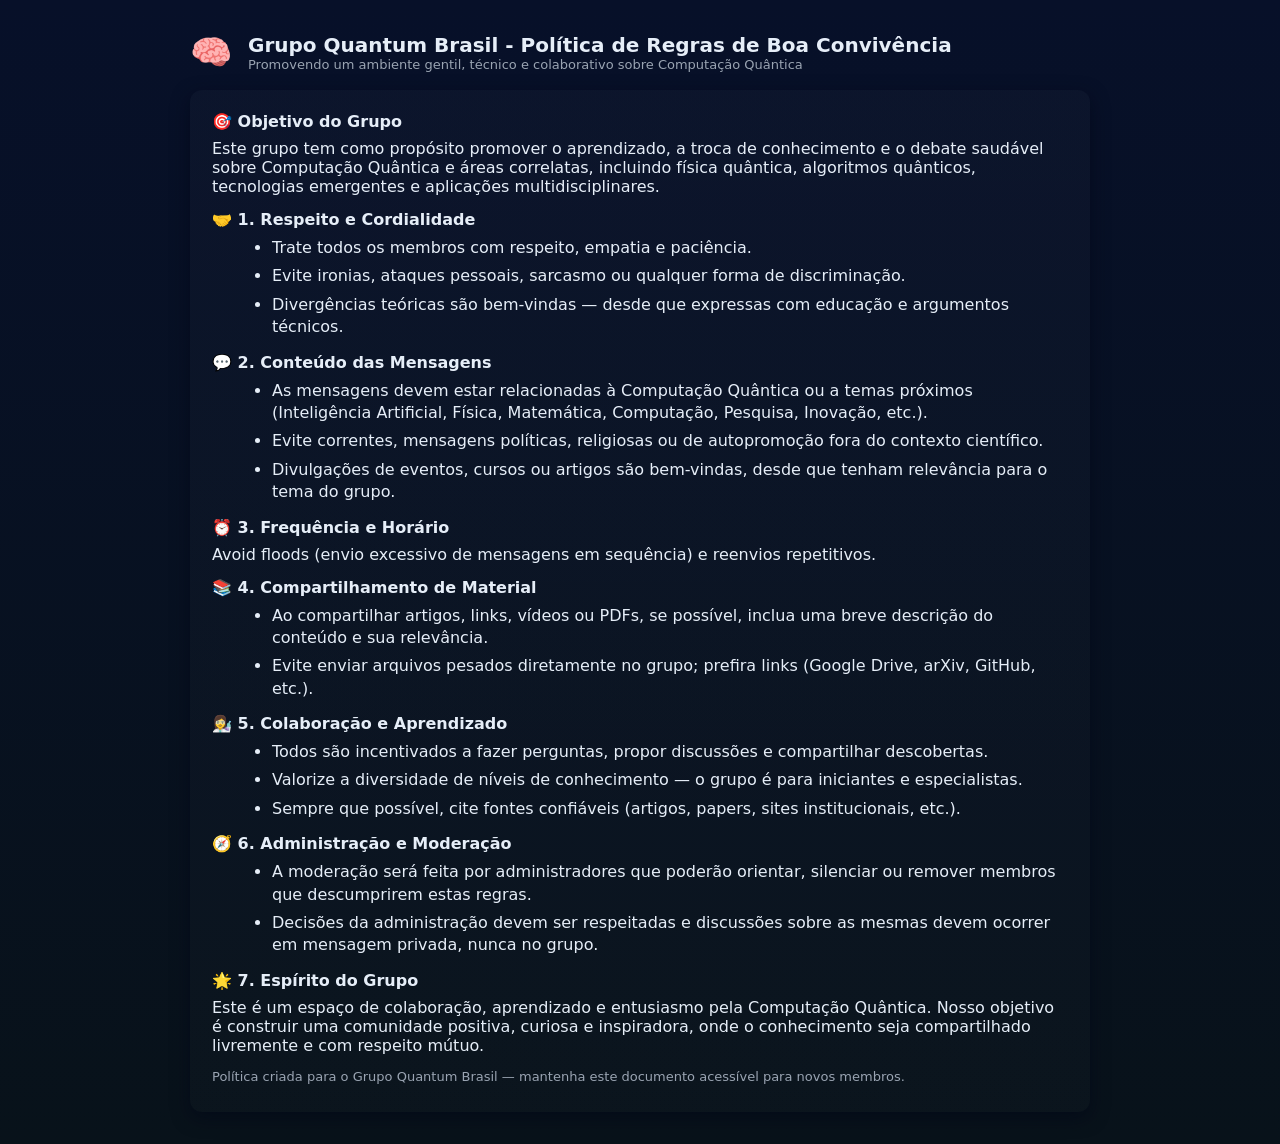
==== Politicaconvivencia.html @ da445ec8 "ajuste da politica - 2" ====
<!doctype html>
<html lang="pt-BR">
<head>
  <meta charset="utf-8">
  <meta name="viewport" content="width=device-width,initial-scale=1">
  <title>Grupo Quantum Brasil — Política de Regras de Boa Convivência</title>
  <style>
    :root{--bg:#0f1724;--card:#0b1220;--accent:#7c3aed;--muted:#9aa4b2;--text:#e6eef8}
    *{box-sizing:border-box}
    body{font-family:Inter, system-ui, -apple-system, "Segoe UI", Roboto, "Helvetica Neue", Arial; background:linear-gradient(180deg,#071029 0%, #08121a 100%); color:var(--text); margin:0; padding:32px}
    .container{max-width:900px;margin:0 auto}
    header{display:flex;gap:16px;align-items:center;margin-bottom:18px}
    .logo{font-size:34px}
    h1{font-size:20px;margin:0}
    .subtitle{color:var(--muted);font-size:13px}
    .card{background:linear-gradient(180deg, rgba(255,255,255,0.02), rgba(255,255,255,0.01)); padding:22px;border-radius:12px;box-shadow:0 6px 18px rgba(2,6,23,0.6)}
    section{margin-bottom:14px}
    h2{font-size:16px;margin:0 0 8px 0}
    p{margin:6px 0}
    ul{margin:8px 0 12px 20px}
    li{margin:6px 0;line-height:1.4}
    .emoji{margin-right:8px}
    footer{color:var(--muted);font-size:13px;margin-top:12px}
    @media (max-width:520px){body{padding:18px}.card{padding:16px}}
  </style>
</head>
<body>
  <div class="container">
    <header>
      <div class="logo">🧠</div>
      <div>
        <h1>Grupo Quantum Brasil - Política de Regras de Boa Convivência</h1>
        <div class="subtitle">Promovendo um ambiente gentil, técnico e colaborativo sobre Computação Quântica</div>
      </div>
    </header>

    <main class="card">
      <section>
        <h2>🎯 Objetivo do Grupo</h2>
        <p>Este grupo tem como propósito promover o aprendizado, a troca de conhecimento e o debate saudável sobre Computação Quântica e áreas correlatas, incluindo física quântica, algoritmos quânticos, tecnologias emergentes e aplicações multidisciplinares.</p>
      </section>

      <section>
        <h2>🤝 1. Respeito e Cordialidade</h2>
        <ul>
          <li>Trate todos os membros com respeito, empatia e paciência.</li>
          <li>Evite ironias, ataques pessoais, sarcasmo ou qualquer forma de discriminação.</li>
          <li>Divergências teóricas são bem-vindas — desde que expressas com educação e argumentos técnicos.</li>
        </ul>
      </section>

      <section>
        <h2>💬 2. Conteúdo das Mensagens</h2>
        <ul>
          <li>As mensagens devem estar relacionadas à Computação Quântica ou a temas próximos (Inteligência Artificial, Física, Matemática, Computação, Pesquisa, Inovação, etc.).</li>
          <li>Evite correntes, mensagens políticas, religiosas ou de autopromoção fora do contexto científico.</li>
          <li>Divulgações de eventos, cursos ou artigos são bem-vindas, desde que tenham relevância para o tema do grupo.</li>
        </ul>
      </section>

      <section>
        <h2>⏰ 3. Frequência e Horário</h2>
        <p>Avoid floods (envio excessivo de mensagens em sequência) e reenvios repetitivos.</p>
      </section>

      <section>
        <h2>📚 4. Compartilhamento de Material</h2>
        <ul>
          <li>Ao compartilhar artigos, links, vídeos ou PDFs, se possível, inclua uma breve descrição do conteúdo e sua relevância.</li>
          <li>Evite enviar arquivos pesados diretamente no grupo; prefira links (Google Drive, arXiv, GitHub, etc.).</li>
        </ul>
      </section>

      <section>
        <h2>👩‍🔬 5. Colaboração e Aprendizado</h2>
        <ul>
          <li>Todos são incentivados a fazer perguntas, propor discussões e compartilhar descobertas.</li>
          <li>Valorize a diversidade de níveis de conhecimento — o grupo é para iniciantes e especialistas.</li>
          <li>Sempre que possível, cite fontes confiáveis (artigos, papers, sites institucionais, etc.).</li>
        </ul>
      </section>

      <section>
        <h2>🧭 6. Administração e Moderação</h2>
        <ul>
          <li>A moderação será feita por administradores que poderão orientar, silenciar ou remover membros que descumprirem estas regras.</li>
          <li>Decisões da administração devem ser respeitadas e discussões sobre as mesmas devem ocorrer em mensagem privada, nunca no grupo.</li>
        </ul>
      </section>

      <section>
        <h2>🌟 7. Espírito do Grupo</h2>
        <p>Este é um espaço de colaboração, aprendizado e entusiasmo pela Computação Quântica. Nosso objetivo é construir uma comunidade positiva, curiosa e inspiradora, onde o conhecimento seja compartilhado livremente e com respeito mútuo.</p>
      </section>

      <footer>
        <p>Política criada para o Grupo Quantum Brasil — mantenha este documento acessível para novos membros.</p>
      </footer>
    </main>
  </div>
</body>
</html>
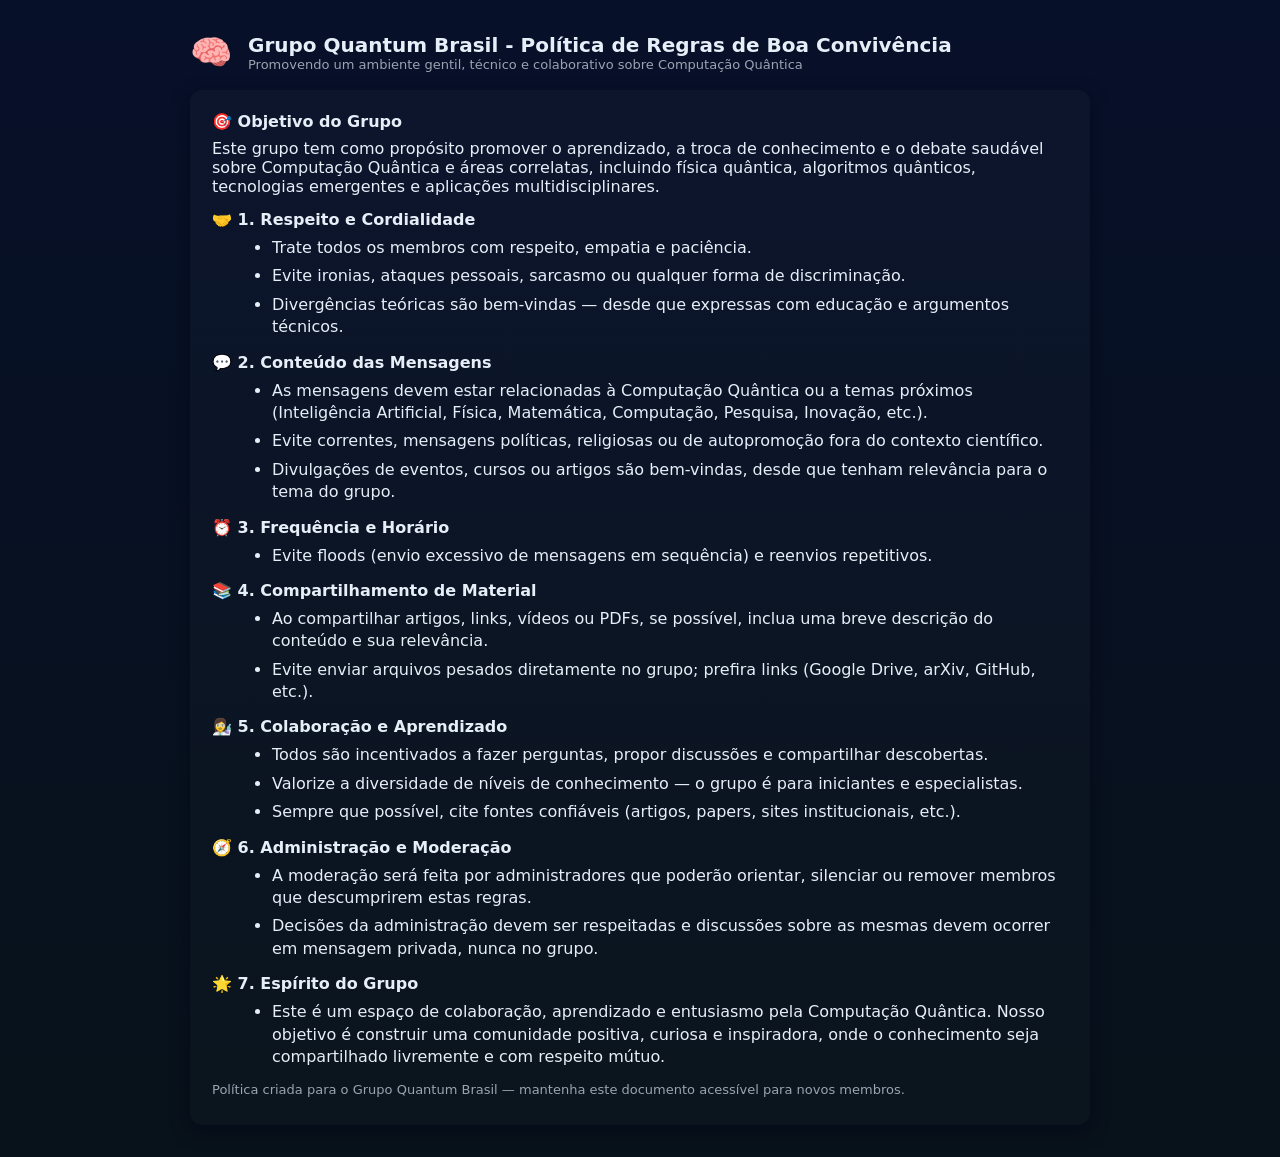
==== commit da679671: "update flood - 2" ====
--- a/Politicaconvivencia.html
+++ b/Politicaconvivencia.html
@@ -60,7 +60,11 @@
 
       <section>
         <h2>⏰ 3. Frequência e Horário</h2>
-        <p>Avoid floods (envio excessivo de mensagens em sequência) e reenvios repetitivos.</p>
+        <ul>
+          <li>
+            <p>Evite floods (envio excessivo de mensagens em sequência) e reenvios repetitivos.</p>
+          </li>
+        </ul>
       </section>
 
       <section>
@@ -90,9 +94,12 @@
 
       <section>
         <h2>🌟 7. Espírito do Grupo</h2>
-        <p>Este é um espaço de colaboração, aprendizado e entusiasmo pela Computação Quântica. Nosso objetivo é construir uma comunidade positiva, curiosa e inspiradora, onde o conhecimento seja compartilhado livremente e com respeito mútuo.</p>
+        <ul>
+          <li>
+            <p>Este é um espaço de colaboração, aprendizado e entusiasmo pela Computação Quântica. Nosso objetivo é construir uma comunidade positiva, curiosa e inspiradora, onde o conhecimento seja compartilhado livremente e com respeito mútuo.</p>
+          </li>
+        </ul>
       </section>
-
       <footer>
         <p>Política criada para o Grupo Quantum Brasil — mantenha este documento acessível para novos membros.</p>
       </footer>
